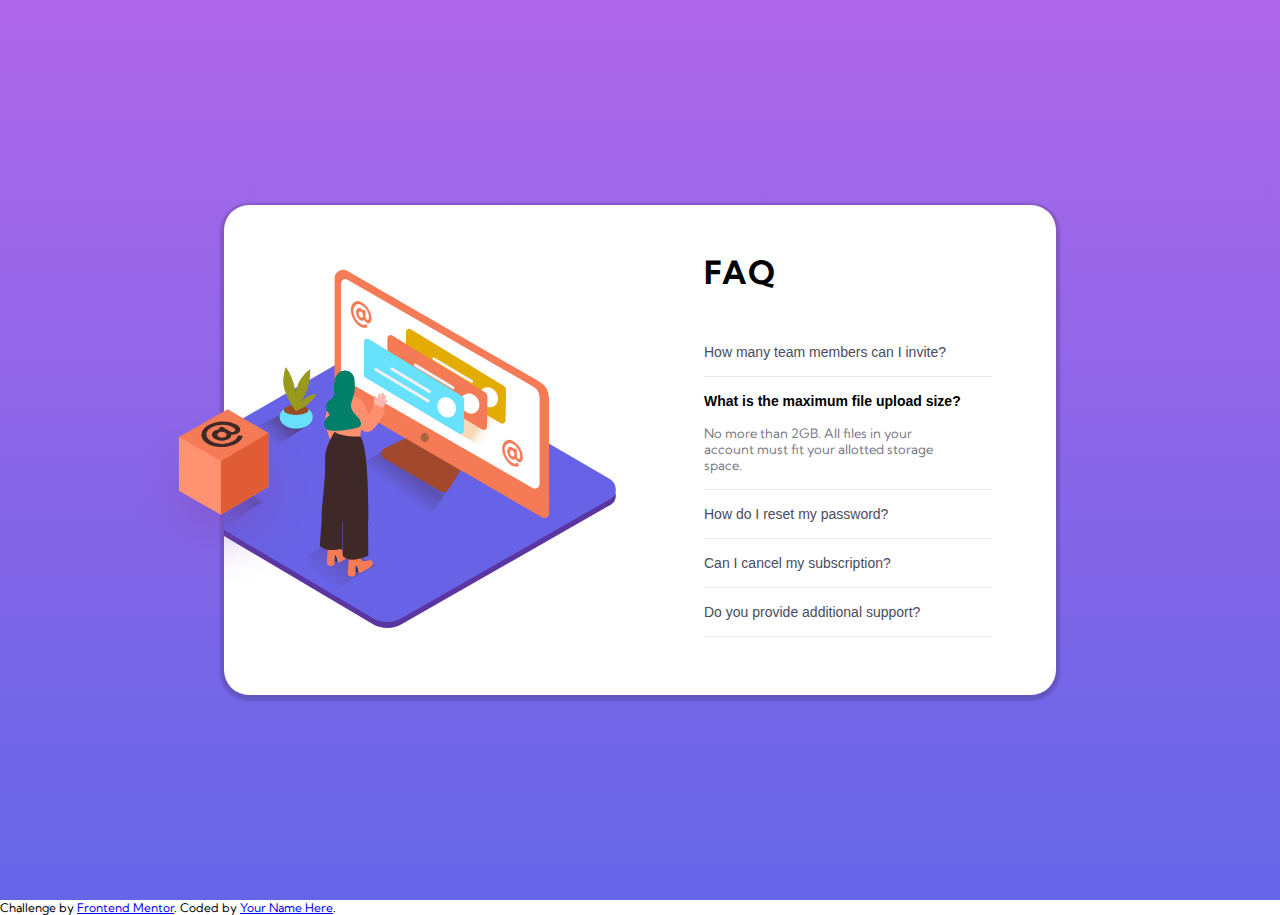
==== faq-accordion-card-main/public/index.html @ 2cd5aebd "Initial commit for faq" ====
<!DOCTYPE html>
<html lang="en">
  <head>
    <meta charset="UTF-8" />
    <meta name="viewport" content="width=device-width, initial-scale=1.0" />
    <!-- displays site properly based on user's device -->
    <link rel="preconnect" href="https://fonts.gstatic.com" />
    <link
      href="https://fonts.googleapis.com/css2?family=Kumbh+Sans:wght@400;700&display=swap"
      rel="stylesheet"
    />
    <link
      rel="icon"
      type="image/png"
      sizes="32x32"
      href="./images/favicon-32x32.png"
    />
    <link rel="stylesheet" href="css/main.css" />
    <title>Frontend Mentor | FAQ Accordion Card</title>
  </head>
  <body>
    <div class="main-content flex justify-center align-center">
      <div class="card flex flex-row justify-center align-center">
        <div class="card-image-mobile-container">
          <img
            class="card-image-mobile-feature"
            src="images/illustration-woman-online-mobile.svg"
          />
          <img
            class="card-image-mobile-bg"
            src="images/bg-pattern-mobile.svg"
          />
        </div>
        <div class="card-image-container">
          <img class="image-box" src="images/illustration-box-desktop.svg" />
          <div class="card-image-background-container">
            <img
              class="image-feature"
              src="images/illustration-woman-online-desktop.svg"
              alt=""
            />
          </div>
        </div>

        <div class="card-faq flex flex-col justify-center">
          <h1 class="card-faq-head mb-1">FAQ</h1>
          <ul id="card-faq-list" class="card-faq-list">
            <li class="card-faq-row">
              <button class="card-faq-row-head">
                How many team members can I invite?
              </button>
              <div class="card-faq-row-body">
                You can invite up to 2 additional users on the Free plan. There
                is no limit on team members for the Premium plan.
              </div>
            </li>
            <li class="card-faq-row open">
              <button class="card-faq-row-head">
                What is the maximum file upload size?
              </button>
              <div class="card-faq-row-body">
                No more than 2GB. All files in your account must fit your
                allotted storage space.
              </div>
            </li>
            <li class="card-faq-row">
              <button class="card-faq-row-head">
                How do I reset my password?
              </button>
              <div class="card-faq-row-body">
                Click “Forgot password” from the login page or “Change password”
                from your profile page. A reset link will be emailed to you.
              </div>
            </li>
            <li class="card-faq-row">
              <button class="card-faq-row-head">
                Can I cancel my subscription?
              </button>
              <div class="card-faq-row-body">
                Yes! Send us a message and we’ll process your request no
                questions asked.
              </div>
            </li>
            <li class="card-faq-row">
              <button class="card-faq-row-head">
                Do you provide additional support?
              </button>
              <div class="card-faq-row-body">
                Chat and email support is available 24/7. Phone lines are open
                during normal business hours.
              </div>
            </li>
          </ul>
        </div>
      </div>
    </div>

    <div class="attribution">
      Challenge by
      <a href="https://www.frontendmentor.io?ref=challenge" target="_blank"
        >Frontend Mentor</a
      >. Coded by <a href="#">Your Name Here</a>.
    </div>
    <script src="/public/js/button.js"></script>
  </body>
</html>
---- faq-accordion-card-main/public/css/main.css ----
.p1 {
  padding: 1rem;
}

.p2 {
  padding: 2rem;
}

.p3 {
  padding: 3rem;
}

.py1 {
  padding: 0 1rem;
}

.px1 {
  padding: 1rem 0;
}

.mb-1 {
  margin-bottom: 2rem;
}

h1 {
  font-size: 2rem;
  line-height: 1.5;
  letter-spacing: 1px;
}

h2 {
  font-size: 1.5rem;
  line-height: 1.5;
  letter-spacing: 1px;
}

h3 {
  font-size: 1.2rem;
  line-height: 1.5;
  letter-spacing: 1px;
}

.flex {
  display: flex;
}

.flex-row {
  flex-direction: flex-row;
}

.flex-col {
  flex-direction: column;
}

.justify-center {
  justify-content: center;
}

.align-center {
  align-items: center;
}

.container {
  max-width: 1440px;
}

.card {
  background-color: white;
  border-radius: 25px;
  box-shadow: 0 2px 2px 4px rgba(0, 0, 0, 0.15);
  display: flex;
  max-width: 80%;
  width: 65%;
}
.card > div {
  flex: 1;
}

.card-image-mobile-container {
  display: none;
}

.card-image-container {
  position: relative;
}
.card-image-container img.image-box {
  display: block;
  position: absolute;
  left: -6rem;
  bottom: 6.5rem;
}
.card-image-container .card-image-background-container {
  padding: 4rem 0;
  background: url(/public/images/bg-pattern-desktop.svg);
  background-position: center right;
  width: 400px;
  background-position-y: 66%;
  overflow: hidden;
  background-position-x: 101%;
  background-repeat: no-repeat;
}
.card-image-container .card-image-background-container img.image-feature {
  margin-left: -5rem;
}

.card-faq {
  padding-right: 4rem;
  margin-left: 5rem;
}
.card-faq .card-faq-list {
  list-style: none;
}
.card-faq .card-faq-list .card-faq-row {
  border-bottom: 1px solid #e7e7e9;
  padding-bottom: 1rem;
  margin: 1rem 0;
}
.card-faq .card-faq-list .card-faq-row .card-faq-row-head {
  text-align: left;
  background: none;
  border: none;
  width: 100%;
  cursor: pointer;
  display: flex;
  justify-content: space-between;
  font-size: 14px;
  color: #4a4b5e;
}
.card-faq .card-faq-list .card-faq-row .card-faq-row-head::focus {
  outline: none;
}
.card-faq .card-faq-list .card-faq-row .card-faq-row-head:hover {
  color: black;
}
.card-faq .card-faq-list .card-faq-row .card-faq-row-head::after {
  content: url("/public/images/icon-arrow-down.svg");
  margin-right: 1rem;
}
.card-faq .card-faq-list .card-faq-row .card-faq-row-body {
  display: none;
}
.card-faq .card-faq-list .card-faq-row.open .card-faq-row-head {
  font-weight: 700;
  color: black;
}
.card-faq .card-faq-list .card-faq-row.open .card-faq-row-head::after {
  content: url("/public/images/icon-arrow-down.svg");
  transform: rotate(180deg);
  transition: transform 0.5s;
}
.card-faq .card-faq-list .card-faq-row.open .card-faq-row-body {
  margin-top: 1rem;
  display: block;
  font-size: 13px;
  color: #787887;
  margin-right: 3rem;
}

* {
  margin: 0;
  padding: 0;
  box-sizing: border-box;
}

body {
  font-family: "Kumbh Sans", sans-serif;
  font-size: 12px;
}

.main-content {
  width: 100%;
  height: 100vh;
  background-image: linear-gradient(#af67e9, #6565e7);
}

@media (max-width: 1200px) {
  .card {
    padding: 1rem;
    position: relative;
    flex-direction: column !important;
    max-width: 375px;
  }
  .card .card-faq {
    padding-top: 5rem;
    padding-right: 0;
    width: 100%;
    margin: 0;
  }
  .card .card-faq .card-faq-list {
    padding: 0 0.5rem;
  }
  .card .card-faq .card-faq-head {
    text-align: center;
  }
  .card .card-image-container {
    display: none;
  }
  .card .card-image-mobile-container {
    display: block;
  }
  .card .card-image-mobile-container .card-image-mobile-feature {
    top: -22%;
    position: absolute;
    left: 10%;
  }
  .card .card-image-mobile-container .card-image-mobile-bg {
    top: -1%;
    position: absolute;
    left: 17%;
  }
}

/*# sourceMappingURL=main.css.map */
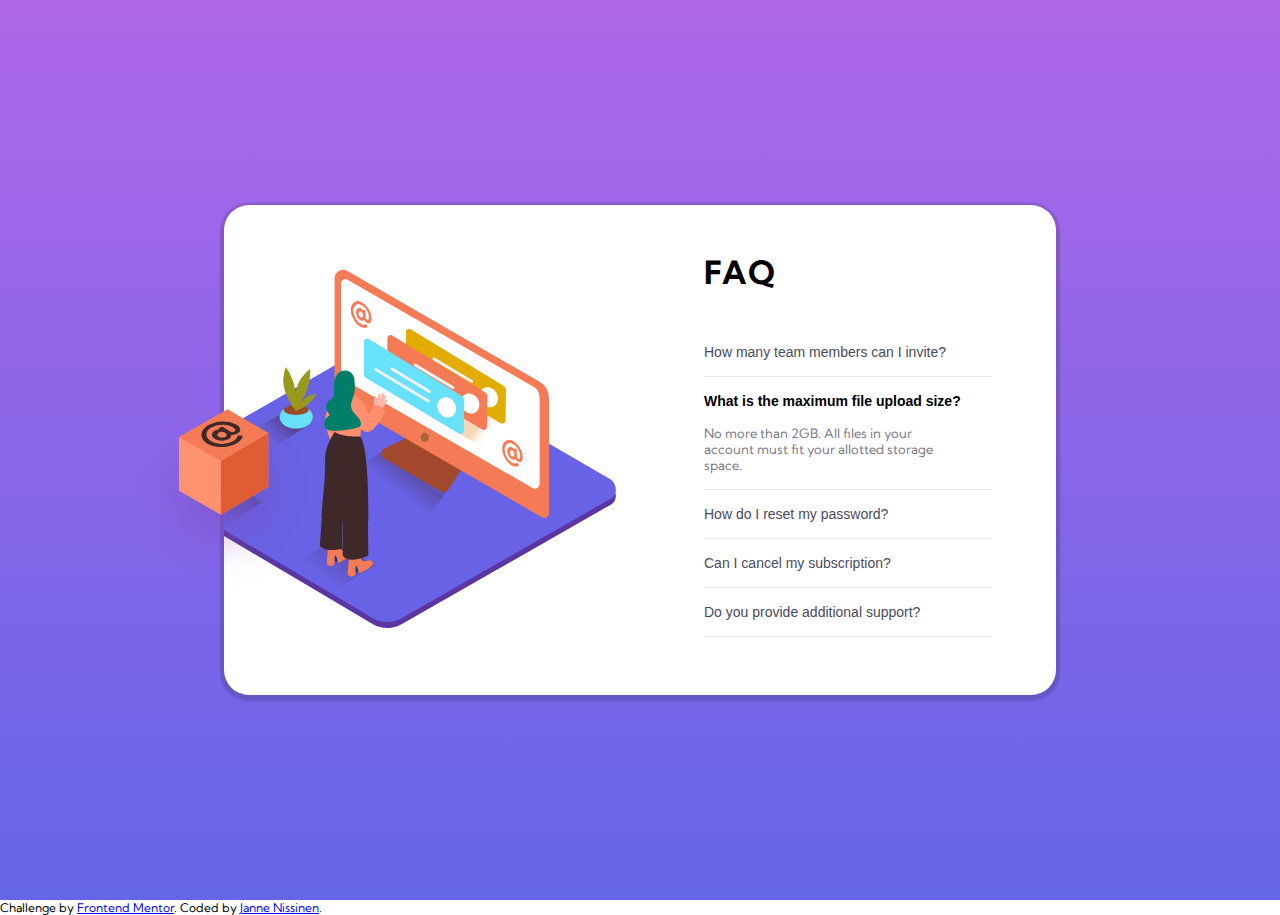
==== commit bfb8a72c: "Paths to extenal files in css" ====
--- a/faq-accordion-card-main/public/index.html
+++ b/faq-accordion-card-main/public/index.html
@@ -24,10 +24,12 @@
         <div class="card-image-mobile-container">
           <img
             class="card-image-mobile-feature"
+            alt="Feature Image"
             src="images/illustration-woman-online-mobile.svg"
           />
           <img
             class="card-image-mobile-bg"
+            alt="Feature background"
             src="images/bg-pattern-mobile.svg"
           />
         </div>
@@ -36,6 +38,7 @@
           <div class="card-image-background-container">
             <img
               class="image-feature"
+              alt="Feature Image"
               src="images/illustration-woman-online-desktop.svg"
               alt=""
             />
@@ -99,8 +102,8 @@
       Challenge by
       <a href="https://www.frontendmentor.io?ref=challenge" target="_blank"
         >Frontend Mentor</a
-      >. Coded by <a href="#">Your Name Here</a>.
+      >. Coded by <a href="#">Janne Nissinen</a>.
     </div>
-    <script src="/public/js/button.js"></script>
+    <script src="js/button.js"></script>
   </body>
 </html>
--- a/faq-accordion-card-main/public/css/main.css
+++ b/faq-accordion-card-main/public/css/main.css
@@ -91,7 +91,7 @@
 }
 .card-image-container .card-image-background-container {
   padding: 4rem 0;
-  background: url(/public/images/bg-pattern-desktop.svg);
+  background: url("/images/bg-pattern-desktop.svg");
   background-position: center right;
   width: 400px;
   background-position-y: 66%;
@@ -133,7 +133,7 @@
   color: black;
 }
 .card-faq .card-faq-list .card-faq-row .card-faq-row-head::after {
-  content: url("/public/images/icon-arrow-down.svg");
+  content: url("/images/icon-arrow-down.svg");
   margin-right: 1rem;
 }
 .card-faq .card-faq-list .card-faq-row .card-faq-row-body {
@@ -144,7 +144,7 @@
   color: black;
 }
 .card-faq .card-faq-list .card-faq-row.open .card-faq-row-head::after {
-  content: url("/public/images/icon-arrow-down.svg");
+  content: url("/images/icon-arrow-down.svg");
   transform: rotate(180deg);
   transition: transform 0.5s;
 }
